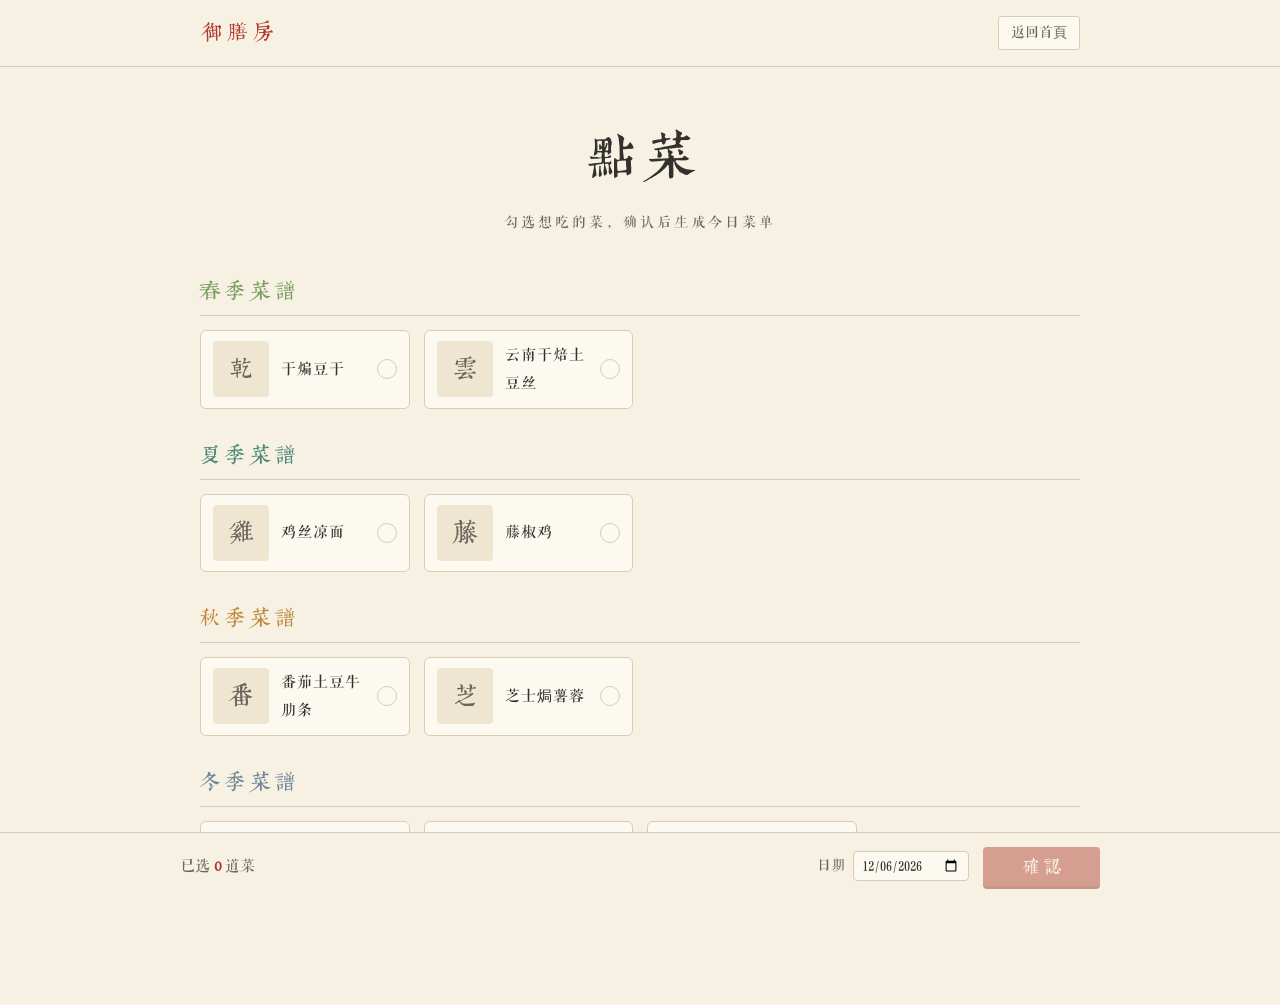
==== order.html @ 3bb123e2 "御膳房：四季食谱站初版" ====
<!DOCTYPE html>
<html lang="zh-CN">
<head>
<meta charset="UTF-8">
<meta name="viewport" content="width=device-width, initial-scale=1.0">
<title>御膳房 · 点菜</title>
<link rel="stylesheet" href="css/style.css">
</head>
<body>
<div id="topbar"></div>
<div class="wrap" style="padding-bottom: 30px;">
  <div class="page-head">
    <h2>點菜</h2>
    <p class="sub">勾选想吃的菜，确认后生成今日菜单</p>
  </div>
  <main id="groups"></main>
</div>

<div class="order-bar">
  <div class="order-bar-inner">
    <span class="order-count">已选 <b id="count">0</b> 道菜</span>
    <span class="date-row">日期 <input type="date" id="date"></span>
    <button class="btn" id="confirm" disabled>確認</button>
  </div>
</div>

<div class="modal-mask" id="modal">
  <div class="menu-modal">
    <img id="menu-img" alt="今日菜单">
    <div class="menu-actions">
      <a class="btn ghost" id="download" download="今日菜谱.png">保存圖片</a>
      <button class="btn ghost" id="close">再選一次</button>
    </div>
    <p class="hint">手机上也可长按图片保存</p>
  </div>
</div>

<script src="js/data.js"></script>
<script src="js/wuhou.js"></script>
<script src="js/common.js"></script>
<script>
document.getElementById('topbar').innerHTML = topbarHTML('<a class="nav-link" href="index.html">返回首頁</a>');

/* ── 选菜 ── */
const chosen = new Set();
const groupsEl = document.getElementById('groups');
groupsEl.innerHTML = SEASONS.map(s => {
  const items = dishesOfSeason(s.id).map(d =>
    '<div class="order-item" data-id="' + d.id + '">' +
      '<span class="thumb"><img src="' + dishCover(d) + '" alt="" onerror="this.remove()">' + d.nameKx.charAt(0) + '</span>' +
      '<span class="dname">' + d.name + '</span>' +
      '<span class="tick">✓</span>' +
    '</div>'
  ).join('');
  return '<div class="order-group">' +
    '<div class="order-group-title" style="color:' + s.color + '">' + s.nameKx + '</div>' +
    '<div class="order-grid">' + items + '</div></div>';
}).join('');

const countEl = document.getElementById('count');
const confirmBtn = document.getElementById('confirm');

groupsEl.addEventListener('click', e => {
  const item = e.target.closest('.order-item');
  if (!item) return;
  const id = item.dataset.id;
  if (chosen.has(id)) { chosen.delete(id); item.classList.remove('checked'); }
  else { chosen.add(id); item.classList.add('checked'); }
  countEl.textContent = chosen.size;
  confirmBtn.disabled = chosen.size === 0;
});

/* 日期默认今天 */
const dateInput = document.getElementById('date');
(function () {
  const t = new Date();
  const p = n => String(n).padStart(2, '0');
  dateInput.value = t.getFullYear() + '-' + p(t.getMonth() + 1) + '-' + p(t.getDate());
})();

/* ── 菜单图 ── */
const INK = '#33312E', SOFT = '#6B655C', PAPER = '#F7F1E3', DEEP = '#EFE6D2',
      CINNABAR = '#B03A2E', LINE = '#D8CDB4';

function loadImage(src) {
  return new Promise(resolve => {
    const img = new Image();
    img.onload = () => resolve(img);
    img.onerror = () => resolve(null);
    img.src = src;
  });
}

async function drawMenu(dishes, date) {
  const W = 900, cols = 2, cellW = W / cols, cellH = 400;
  const rows = Math.ceil(dishes.length / cols);
  const H = 320 + rows * cellH + 200;

  const cv = document.createElement('canvas');
  cv.width = W; cv.height = H;
  const ctx = cv.getContext('2d');

  /* 纸底与双线框 */
  ctx.fillStyle = PAPER;
  ctx.fillRect(0, 0, W, H);
  ctx.strokeStyle = CINNABAR; ctx.lineWidth = 3;
  ctx.strokeRect(24, 24, W - 48, H - 48);
  ctx.lineWidth = 1;
  ctx.strokeRect(38, 38, W - 76, H - 76);

  /* 等字体就绪再写字 */
  await Promise.all([
    document.fonts.load('72px Kangxi'), document.fonts.load('30px YueSong, serif')
  ]);

  /* 标题 */
  ctx.fillStyle = CINNABAR;
  ctx.textAlign = 'center';
  ctx.textBaseline = 'middle';
  ctx.font = '72px Kangxi';
  ctx.fillText('今 日 菜 譜', W / 2, 120);

  /* 日期与物候 */
  const dateStr = date.getFullYear() + ' 年 ' + (date.getMonth() + 1) + ' 月 ' + date.getDate() + ' 日';
  ctx.fillStyle = INK;
  ctx.font = '28px YueSong, serif';
  ctx.fillText(dateStr, W / 2, 195);
  ctx.fillStyle = SOFT;
  ctx.font = '24px YueSong, serif';
  ctx.fillText(wuhouLabel(date), W / 2, 240);

  /* 分隔饰线 */
  ctx.strokeStyle = CINNABAR; ctx.lineWidth = 1;
  ctx.beginPath(); ctx.moveTo(W / 2 - 130, 275); ctx.lineTo(W / 2 - 16, 275); ctx.stroke();
  ctx.beginPath(); ctx.moveTo(W / 2 + 16, 275); ctx.lineTo(W / 2 + 130, 275); ctx.stroke();
  ctx.save();
  ctx.translate(W / 2, 275); ctx.rotate(Math.PI / 4);
  ctx.fillStyle = CINNABAR; ctx.fillRect(-5, -5, 10, 10);
  ctx.restore();

  /* 菜品格 */
  const imgs = await Promise.all(dishes.map(d => loadImage(dishCover(d))));
  dishes.forEach((d, i) => {
    const cx = (i % cols) * cellW + cellW / 2;
    const cy = 320 + Math.floor(i / cols) * cellH;
    const size = 260, x = cx - size / 2, y = cy + 20;

    if (imgs[i]) {
      /* 居中裁方 */
      const im = imgs[i], s = Math.min(im.width, im.height);
      const sx = (im.width - s) / 2, sy = (im.height - s) / 2;
      ctx.save();
      ctx.beginPath(); ctx.rect(x, y, size, size); ctx.clip();
      ctx.drawImage(im, sx, sy, s, s, x, y, size, size);
      ctx.restore();
    } else {
      /* 无封面：米白圆盘 + 首字 */
      ctx.fillStyle = DEEP;
      ctx.fillRect(x, y, size, size);
      ctx.beginPath();
      ctx.arc(cx, y + size / 2, size / 2 - 22, 0, Math.PI * 2);
      ctx.fillStyle = PAPER; ctx.fill();
      ctx.strokeStyle = LINE; ctx.lineWidth = 1; ctx.stroke();
      ctx.fillStyle = CINNABAR;
      ctx.font = '92px Kangxi';
      ctx.fillText(d.nameKx.charAt(0), cx, y + size / 2 + 6);
    }
    ctx.strokeStyle = LINE; ctx.lineWidth = 1;
    ctx.strokeRect(x, y, size, size);

    ctx.fillStyle = INK;
    ctx.font = '30px YueSong, serif';
    ctx.fillText(d.name, cx, y + size + 48);
  });

  /* 落款 */
  const fy = H - 170;
  ctx.fillStyle = CINNABAR;
  ctx.font = '22px YueSong, serif';
  ctx.fillText('四时有序 · 不时不食', W / 2, fy);
  /* 小印章 */
  ctx.fillStyle = CINNABAR;
  ctx.fillRect(W / 2 - 34, fy + 30, 68, 68);
  ctx.fillStyle = PAPER;
  ctx.font = '30px Kangxi';
  ctx.fillText('御膳', W / 2, fy + 58);
  ctx.fillText('房', W / 2, fy + 88);

  return cv;
}

/* ── 确认生成 ── */
const modal = document.getElementById('modal');
confirmBtn.addEventListener('click', async () => {
  const dishes = [...chosen].map(dishById);
  const date = dateInput.value ? new Date(dateInput.value + 'T12:00:00') : new Date();
  const cv = await drawMenu(dishes, date);
  const url = cv.toDataURL('image/png');
  document.getElementById('menu-img').src = url;
  document.getElementById('download').href = url;
  modal.classList.add('show');
});
document.getElementById('close').addEventListener('click', () => modal.classList.remove('show'));
modal.addEventListener('click', e => { if (e.target === modal) modal.classList.remove('show'); });
</script>
</body>
</html>
---- css/style.css ----
/* 御膳房 · 样式
   配色取自中国传统色：
   宣纸 #F7F1E3（底）、朱砂 #B03A2E（主）、胭脂 #9D2933（辅）、
   黛蓝 #4A5468、墨 #33312E、松花绿 #7A9E5F（春）、
   荷青 #4E8A7A（夏）、秋香 #C08A3E（秋）、月白蓝 #6E8899（冬） */

:root {
  --paper: #F7F1E3;
  --paper-deep: #EFE6D2;
  --ink: #33312E;
  --ink-soft: #6B655C;
  --cinnabar: #B03A2E;
  --cinnabar-deep: #93261B;
  --line: #D8CDB4;
  --card: #FCF9F0;
}

* { margin: 0; padding: 0; box-sizing: border-box; }

@font-face {
  font-family: 'Kangxi';
  src: url('../fonts/kangxi-subset.woff2') format('woff2');
  font-display: swap;
}
@font-face {
  font-family: 'YueSong';
  src: url('../fonts/yuesong-subset.woff2') format('woff2');
  font-display: swap;
}

html { -webkit-text-size-adjust: 100%; }

body {
  background: var(--paper);
  color: var(--ink);
  font-family: 'YueSong', 'Songti SC', 'SimSun', serif;
  line-height: 1.9;
  font-size: 16px;
}

h1, h2, h3, .kx { font-family: 'Kangxi', 'YueSong', 'Songti SC', serif; font-weight: normal; }

a { color: inherit; text-decoration: none; }

.wrap { max-width: 920px; margin: 0 auto; padding: 0 20px; }

/* ── 顶栏 ─────────────────────────── */
.topbar {
  border-bottom: 1px solid var(--line);
  background: var(--paper);
  position: sticky; top: 0; z-index: 10;
}
.topbar-inner {
  max-width: 920px; margin: 0 auto; padding: 12px 20px;
  display: flex; align-items: center; justify-content: space-between;
}
.brand {
  font-family: 'Kangxi', serif;
  font-size: 22px;
  color: var(--cinnabar);
  letter-spacing: 4px;
}
.nav-link {
  font-size: 14px; color: var(--ink-soft);
  border: 1px solid var(--line); border-radius: 3px;
  padding: 3px 12px; background: var(--card);
}
.nav-link:hover { color: var(--cinnabar); border-color: var(--cinnabar); }

/* ── 主页 ─────────────────────────── */
.hero { text-align: center; padding: 64px 20px 40px; }
.hero h1 {
  font-size: clamp(56px, 12vw, 96px);
  color: var(--cinnabar);
  letter-spacing: 18px;
  text-indent: 18px;
  line-height: 1.2;
}
.hero-sub {
  margin-top: 14px;
  color: var(--ink-soft);
  letter-spacing: 6px;
  font-size: 15px;
}
.seal {
  display: inline-block;
  margin-top: 22px;
  padding: 4px 8px;
  background: var(--cinnabar);
  color: var(--paper);
  font-family: 'Kangxi', serif;
  font-size: 15px;
  letter-spacing: 2px;
  border-radius: 3px;
  box-shadow: 1px 1px 0 rgba(0,0,0,.12);
  transform: rotate(-2deg);
}

.seasons {
  display: grid;
  grid-template-columns: 1fr 1fr;
  gap: 22px;
  padding: 36px 0 12px;
}
.season-card {
  background: var(--card);
  border: 1px solid var(--line);
  border-radius: 6px;
  overflow: hidden;
  transition: transform .25s ease, box-shadow .25s ease;
  display: block;
}
.season-card:hover { transform: translateY(-4px); box-shadow: 0 8px 24px rgba(51,49,46,.10); }
.season-card img { width: 100%; display: block; aspect-ratio: 4 / 3; object-fit: cover; }
.season-meta {
  display: flex; align-items: baseline; justify-content: space-between;
  padding: 14px 18px 16px;
  border-top: 1px solid var(--line);
}
.season-name { font-family: 'Kangxi', serif; font-size: 24px; letter-spacing: 6px; }
.season-sub { font-size: 13px; color: var(--ink-soft); letter-spacing: 2px; }
.season-count { font-size: 13px; color: var(--ink-soft); }

/* ── 点菜按钮 ─────────────────────── */
.order-entry { text-align: center; padding: 44px 0 72px; }
.btn {
  display: inline-block;
  font-family: 'Kangxi', serif;
  font-size: 22px;
  letter-spacing: 8px;
  text-indent: 8px;
  color: var(--paper);
  background: var(--cinnabar);
  padding: 14px 52px;
  border-radius: 4px;
  border: none;
  cursor: pointer;
  box-shadow: 0 3px 0 var(--cinnabar-deep);
  transition: transform .15s ease, box-shadow .15s ease;
}
.btn:hover { transform: translateY(-2px); box-shadow: 0 5px 0 var(--cinnabar-deep); }
.btn:active { transform: translateY(1px); box-shadow: 0 1px 0 var(--cinnabar-deep); }
.btn:disabled { opacity: .45; cursor: not-allowed; transform: none; }
.btn.ghost {
  background: transparent; color: var(--cinnabar);
  border: 1px solid var(--cinnabar); box-shadow: none;
  font-size: 16px; letter-spacing: 4px; padding: 8px 26px;
}

/* ── 页头（内页） ──────────────────── */
.page-head { text-align: center; padding: 44px 20px 8px; }
.page-head h2 {
  font-size: clamp(34px, 7vw, 48px);
  letter-spacing: 10px; text-indent: 10px;
}
.page-head .sub { margin-top: 8px; color: var(--ink-soft); font-size: 14px; letter-spacing: 3px; }
.page-head .season-illo { width: min(420px, 80%); margin: 18px auto 0; display: block; }

/* ── 菜品卡片 ─────────────────────── */
.dish-grid {
  display: grid;
  grid-template-columns: repeat(auto-fill, minmax(240px, 1fr));
  gap: 20px;
  padding: 30px 0 60px;
}
.dish-card {
  background: var(--card);
  border: 1px solid var(--line);
  border-radius: 6px;
  overflow: hidden;
  transition: transform .25s ease, box-shadow .25s ease;
}
.dish-card:hover { transform: translateY(-3px); box-shadow: 0 6px 18px rgba(51,49,46,.10); }
.cover, .cover-ph {
  width: 100%; aspect-ratio: 4 / 3; display: block; object-fit: cover;
}
.cover-ph {
  display: flex; align-items: center; justify-content: center;
  background: var(--paper-deep);
  font-family: 'Kangxi', serif;
  font-size: 54px;
  color: var(--ink-soft);
  letter-spacing: 8px;
}
.dish-card .info { padding: 14px 16px 16px; border-top: 1px solid var(--line); }
.dish-card .name { font-family: 'Kangxi', serif; font-size: 20px; letter-spacing: 3px; }
.dish-card .brief { margin-top: 6px; font-size: 13px; color: var(--ink-soft); line-height: 1.8; }

/* ── 菜品详情 ─────────────────────── */
.dish-hero { padding-top: 36px; }
.dish-hero .cover, .dish-hero .cover-ph { border: 1px solid var(--line); border-radius: 6px; aspect-ratio: 16 / 9; }
.dish-hero .cover-ph { font-size: 72px; }
.dish-title { text-align: center; margin: 28px 0 4px; font-size: clamp(32px, 6vw, 44px); letter-spacing: 8px; }
.dish-brief { text-align: center; color: var(--ink-soft); font-size: 15px; margin-bottom: 30px; }

.recipe-section { margin-bottom: 30px; }
.recipe-section h3 {
  font-size: 21px; letter-spacing: 5px; color: var(--cinnabar);
  border-left: 4px solid var(--cinnabar);
  padding-left: 12px; margin-bottom: 12px;
}
.recipe-section ul, .recipe-section ol { padding-left: 1.4em; }
.recipe-section li { margin-bottom: 8px; }
.recipe-section ul li::marker { color: var(--cinnabar); }
.recipe-section ol li::marker { color: var(--cinnabar); font-family: 'Kangxi', serif; }

.back-row { padding: 10px 0 60px; text-align: center; }

/* ── 点菜页 ───────────────────────── */
.order-group { margin: 26px 0 8px; }
.order-group-title {
  font-family: 'Kangxi', serif; font-size: 20px; letter-spacing: 5px;
  padding-bottom: 6px; border-bottom: 1px solid var(--line);
  margin-bottom: 14px;
}
.order-grid {
  display: grid;
  grid-template-columns: repeat(auto-fill, minmax(200px, 1fr));
  gap: 14px;
}
.order-item {
  display: flex; align-items: center; gap: 12px;
  background: var(--card); border: 1px solid var(--line);
  border-radius: 6px; padding: 10px 12px;
  cursor: pointer; user-select: none;
  transition: border-color .15s ease, background .15s ease;
}
.order-item:hover { border-color: var(--cinnabar); }
.order-item.checked { border-color: var(--cinnabar); background: #FBF3E4; }
.order-item .thumb {
  width: 56px; height: 56px; border-radius: 4px; flex: none;
  object-fit: cover; background: var(--paper-deep);
  display: flex; align-items: center; justify-content: center;
  font-family: 'Kangxi', serif; font-size: 24px; color: var(--ink-soft);
  overflow: hidden;
}
.order-item .thumb img { width: 100%; height: 100%; object-fit: cover; }
.order-item .dname { font-size: 15px; letter-spacing: 1px; flex: 1; }
.order-item .tick {
  width: 20px; height: 20px; flex: none;
  border: 1px solid var(--line); border-radius: 50%;
  display: flex; align-items: center; justify-content: center;
  font-size: 13px; color: transparent;
}
.order-item.checked .tick { background: var(--cinnabar); border-color: var(--cinnabar); color: #fff; }

.order-bar {
  position: sticky; bottom: 0; z-index: 20;
  background: var(--paper);
  border-top: 1px solid var(--line);
  padding: 14px 20px calc(14px + env(safe-area-inset-bottom));
}
.order-bar-inner {
  max-width: 920px; margin: 0 auto;
  display: flex; align-items: center; gap: 14px; flex-wrap: wrap;
}
.order-count { font-size: 15px; color: var(--ink-soft); flex: 1; }
.order-count b { color: var(--cinnabar); font-family: 'Kangxi', serif; }
.date-row { display: flex; align-items: center; gap: 8px; font-size: 14px; color: var(--ink-soft); }
.date-row input {
  font-family: 'YueSong', serif; font-size: 14px;
  background: var(--card); color: var(--ink);
  border: 1px solid var(--line); border-radius: 4px; padding: 5px 8px;
}
.order-bar .btn { font-size: 17px; padding: 10px 34px; letter-spacing: 5px; text-indent: 5px; }

/* ── 菜单图弹窗 ───────────────────── */
.modal-mask {
  position: fixed; inset: 0; z-index: 50;
  background: rgba(51,49,46,.55);
  display: none;
  align-items: center; justify-content: center;
  padding: 20px;
}
.modal-mask.show { display: flex; }
.menu-modal {
  background: var(--paper);
  border-radius: 6px;
  max-width: 460px; width: 100%;
  max-height: 92vh; overflow: auto;
  padding: 18px;
  text-align: center;
}
.menu-modal img { width: 100%; border: 1px solid var(--line); border-radius: 4px; display: block; }
.menu-actions { margin-top: 14px; display: flex; gap: 12px; justify-content: center; }
.hint { margin-top: 10px; font-size: 12px; color: var(--ink-soft); }

/* ── 页脚 ─────────────────────────── */
.footer {
  border-top: 1px solid var(--line);
  text-align: center;
  padding: 24px 20px 36px;
  font-size: 13px; color: var(--ink-soft);
  letter-spacing: 2px;
}

@media (max-width: 640px) {
  .seasons { grid-template-columns: 1fr; }
  .hero { padding: 48px 20px 30px; }
}
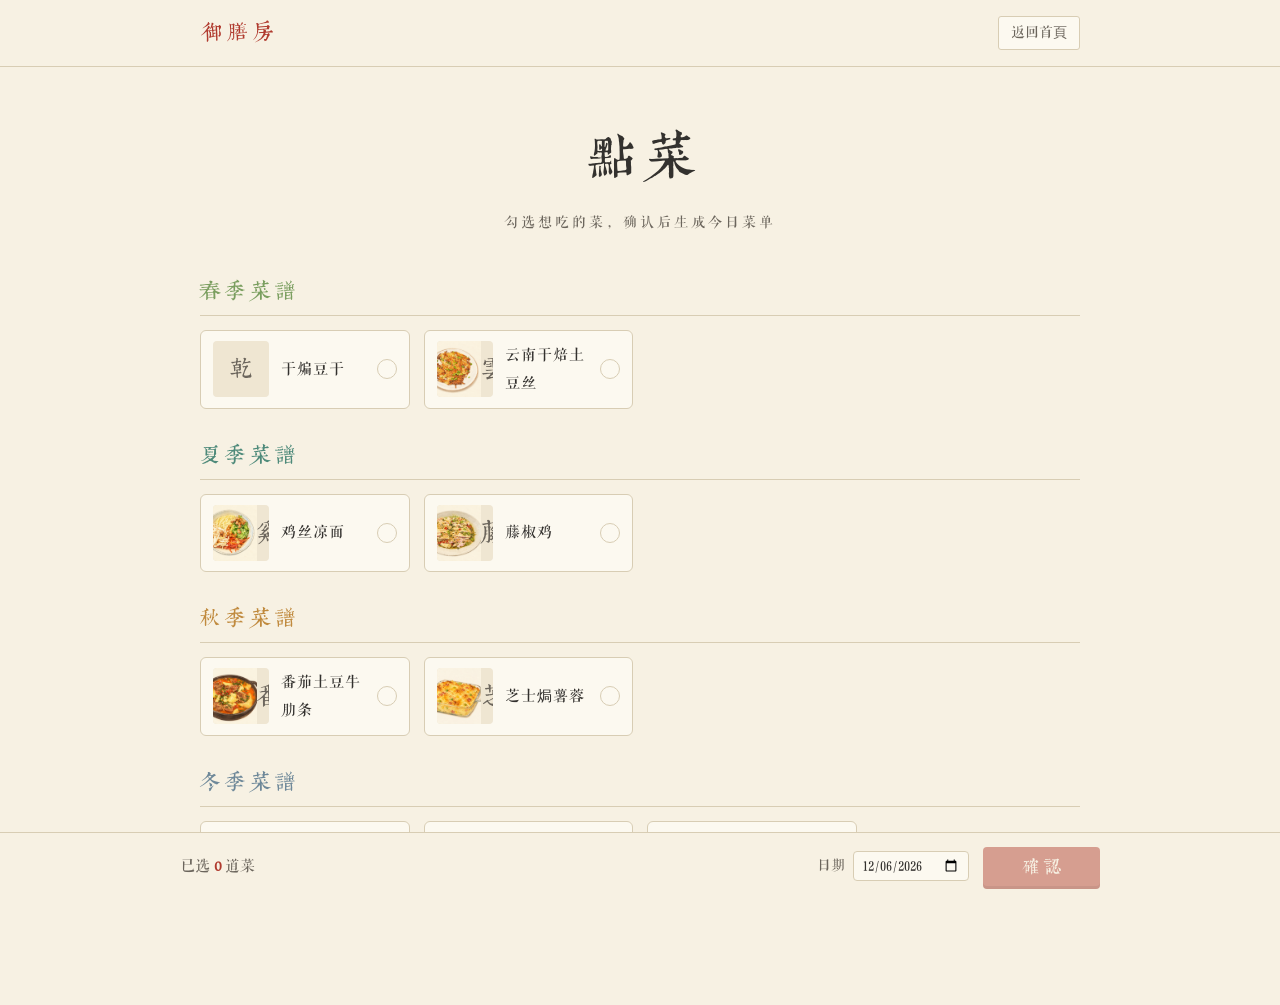
==== commit 1992bda4: "去掉家宴印章，副标题改为食饮有节" ====
--- a/order.html
+++ b/order.html
@@ -177,7 +177,7 @@
   const fy = H - 170;
   ctx.fillStyle = CINNABAR;
   ctx.font = '22px YueSong, serif';
-  ctx.fillText('四时有序 · 不时不食', W / 2, fy);
+  ctx.fillText('四时有序 · 食饮有节', W / 2, fy);
   /* 小印章 */
   ctx.fillStyle = CINNABAR;
   ctx.fillRect(W / 2 - 34, fy + 30, 68, 68);
